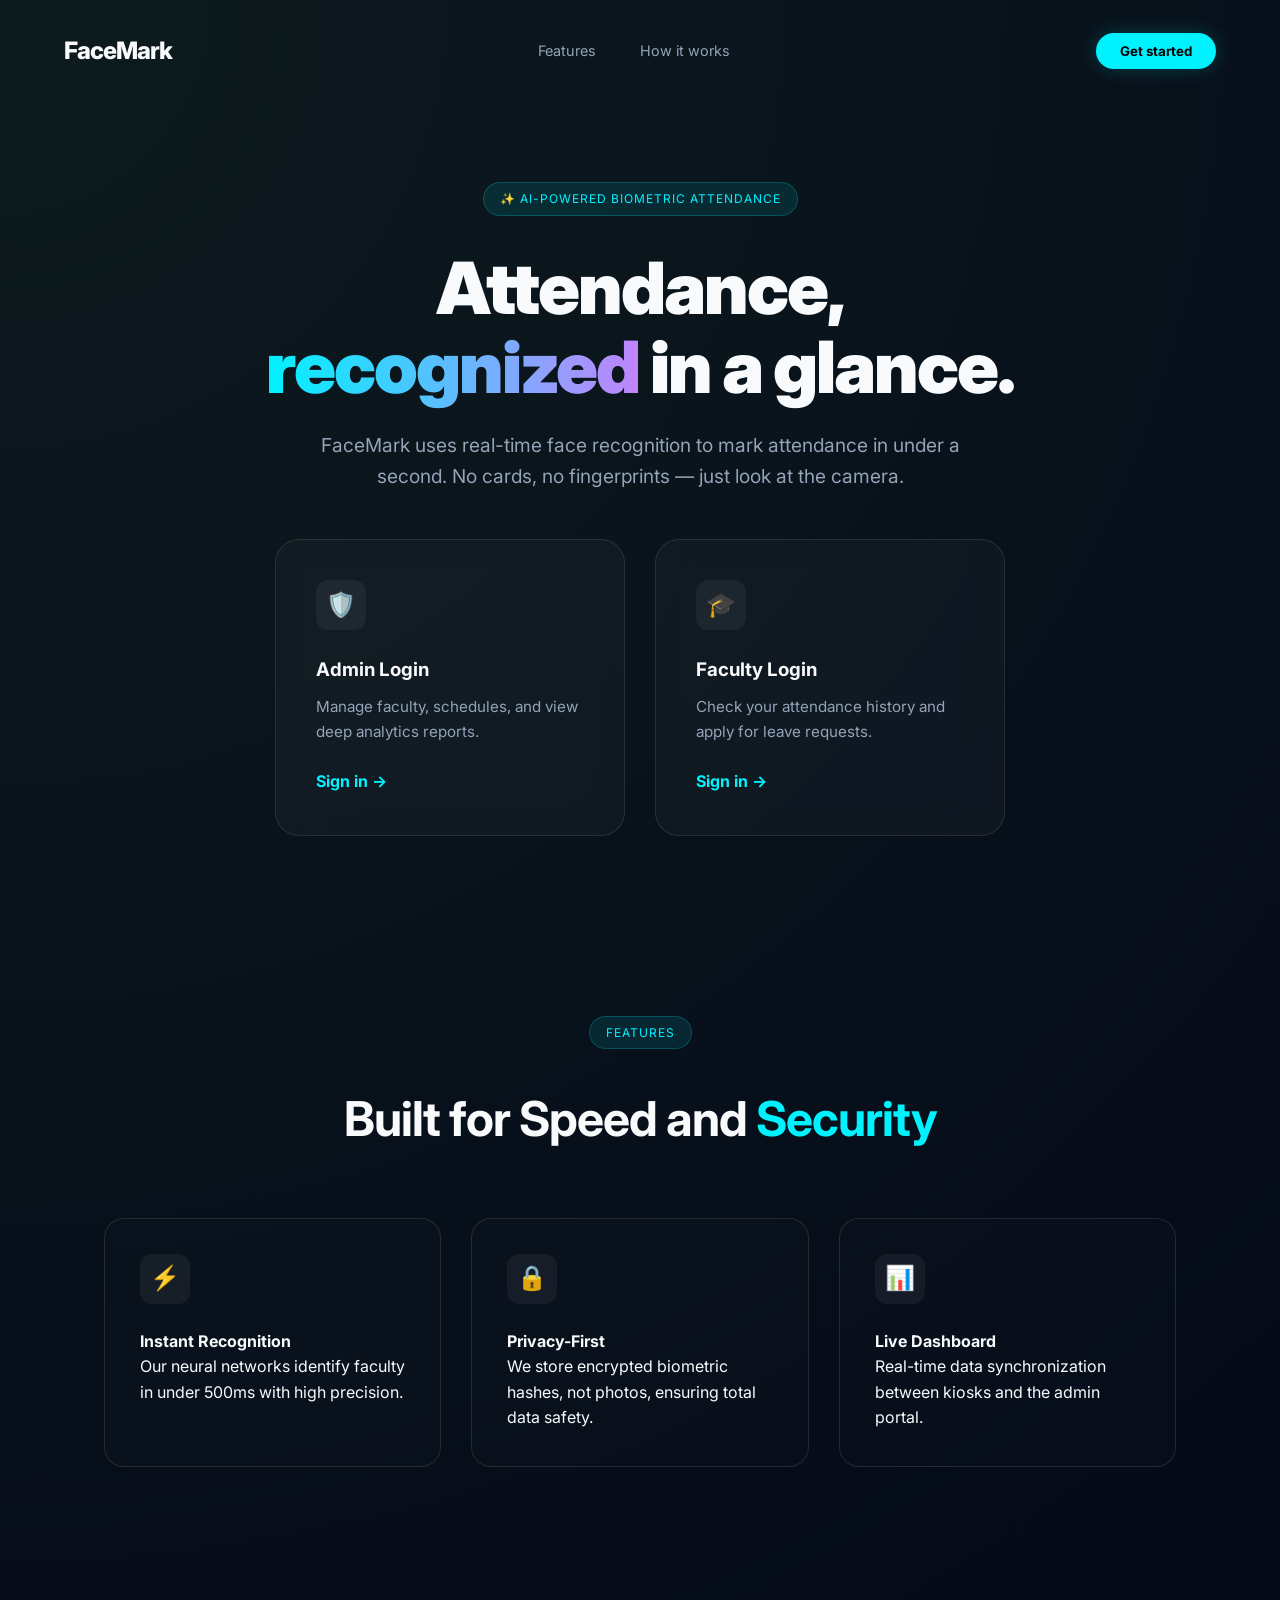
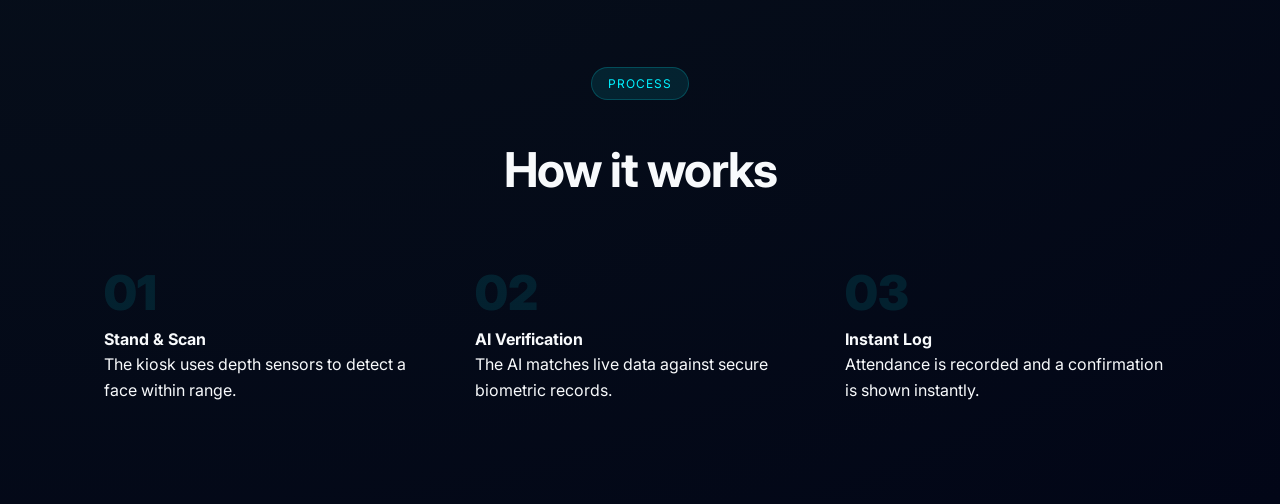
==== html/index.html @ a9f33627 "Edited Completely" ====
<!DOCTYPE html>
<html lang="en">
<head>
    <meta charset="UTF-8">
    <meta name="viewport" content="width=device-width, initial-scale=1.0">
    <title>FaceMark | Advanced Faculty Attendance</title>
    <link rel="stylesheet" href="../design/home.css">
    <link href="https://fonts.googleapis.com/css2?family=Inter:wght@400;600;800;900&display=swap" rel="stylesheet">
</head>
<body>

    <nav>
        <div class="logo">FaceMark</div>
        <div class="nav-links">
            <a href="#features">Features</a>
            <a href="#how-it-works">How it works</a>
        </div>
        <button class="btn-cta">Get started</button>
    </nav>

    <header class="hero">
        <div class="badge">✨ AI-powered biometric attendance</div>
        <h1>Attendance, <br><span>recognized</span> in a glance.</h1>
        <p class="subtitle">
            FaceMark uses real-time face recognition to mark attendance in under a second. 
            No cards, no fingerprints — just look at the camera.
        </p>

        <div class="card-row">
            <div class="login-card">
                <div class="icon-square">🛡️</div>
                <h3>Admin Login</h3>
                <p>Manage faculty, schedules, and view deep analytics reports.</p>
                <a href="adminlogin.html">Sign in &rarr;</a>
            </div>
            <div class="login-card">
                <div class="icon-square">🎓</div>
                <h3>Faculty Login</h3>
                <p>Check your attendance history and apply for leave requests.</p>
                <a href="userlogin.html">Sign in &rarr;</a>
            </div>
        </div>
    </header>

    <section id="features" class="features">
        <div class="section-header">
            <div class="badge">Features</div>
            <h2>Built for Speed and <span>Security</span></h2>
        </div>
        <div class="features-grid">
            <div class="f-item">
                <div class="icon-square">⚡</div>
                <h4>Instant Recognition</h4>
                <p>Our neural networks identify faculty in under 500ms with high precision.</p>
            </div>
            <div class="f-item">
                <div class="icon-square">🔒</div>
                <h4>Privacy-First</h4>
                <p>We store encrypted biometric hashes, not photos, ensuring total data safety.</p>
            </div>
            <div class="f-item">
                <div class="icon-square">📊</div>
                <h4>Live Dashboard</h4>
                <p>Real-time data synchronization between kiosks and the admin portal.</p>
            </div>
        </div>
    </section>

    <section id="how-it-works" class="how-it-works">
        <div class="section-header">
            <div class="badge">Process</div>
            <h2>How it works</h2>
        </div>
        <div class="step-container">
            <div class="step">
                <div class="step-num">01</div>
                <h4>Stand & Scan</h4>
                <p>The kiosk uses depth sensors to detect a face within range.</p>
            </div>
            <div class="step">
                <div class="step-num">02</div>
                <h4>AI Verification</h4>
                <p>The AI matches live data against secure biometric records.</p>
            </div>
            <div class="step">
                <div class="step-num">03</div>
                <h4>Instant Log</h4>
                <p>Attendance is recorded and a confirmation is shown instantly.</p>
            </div>
        </div>
    </section>

</body>
</html>
---- design/home.css ----
:root {
    --bg-dark: #020617;
    --accent-cyan: #00f2ff;
    --accent-purple: #c084fc;
    --text-main: #f8fafc;
    --text-muted: #94a3b8;
    --glass-bg: rgba(255, 255, 255, 0.03);
    --glass-border: rgba(255, 255, 255, 0.1);
}

* {
    margin: 0;
    padding: 0;
    box-sizing: border-box;
    font-family: 'Inter', sans-serif;
}

body {
    background: radial-gradient(circle at 0% 0%, #0d1b1e 0%, var(--bg-dark) 100%);
    color: var(--text-main);
    line-height: 1.6;
    scroll-behavior: smooth;
}

/* Navbar */
nav {
    display: flex;
    justify-content: space-between;
    align-items: center;
    padding: 2rem 5%;
    max-width: 1300px;
    margin: 0 auto;
}

.logo {
    font-size: 1.5rem;
    font-weight: 800;
    letter-spacing: -1px;
}

.nav-links a {
    color: var(--text-muted);
    text-decoration: none;
    margin: 0 20px;
    font-size: 0.9rem;
    transition: 0.3s;
}

.nav-links a:hover { color: var(--accent-cyan); }

.btn-cta {
    background: var(--accent-cyan);
    color: #000;
    padding: 10px 24px;
    border-radius: 50px;
    font-weight: 700;
    border: none;
    cursor: pointer;
    box-shadow: 0 0 20px rgba(0, 242, 255, 0.2);
}

/* Hero Section */
.hero {
    text-align: center;
    padding: 80px 5%;
    max-width: 1000px;
    margin: 0 auto;
}

.badge {
    display: inline-block;
    background: rgba(0, 242, 255, 0.1);
    border: 1px solid rgba(0, 242, 255, 0.2);
    padding: 6px 16px;
    border-radius: 50px;
    font-size: 0.75rem;
    color: var(--accent-cyan);
    text-transform: uppercase;
    letter-spacing: 1px;
    margin-bottom: 2rem;
}

h1 {
    font-size: clamp(2.5rem, 6vw, 4.5rem);
    font-weight: 900;
    line-height: 1.1;
    margin-bottom: 1.5rem;
    letter-spacing: -2px;
}

h1 span {
    background: linear-gradient(90deg, var(--accent-cyan), var(--accent-purple));
    -webkit-background-clip: text;
    -webkit-text-fill-color: transparent;
}

.subtitle {
    color: var(--text-muted);
    font-size: 1.2rem;
    max-width: 700px;
    margin: 0 auto 3rem;
}

/* Cards */
.card-row {
    display: flex;
    justify-content: center;
    gap: 30px;
    flex-wrap: wrap;
}

.login-card {
    background: var(--glass-bg);
    border: 1px solid var(--glass-border);
    backdrop-filter: blur(12px);
    padding: 40px;
    border-radius: 24px;
    width: 350px;
    text-align: left;
    transition: 0.4s;
}

.login-card:hover {
    transform: translateY(-10px);
    border-color: var(--accent-cyan);
    background: rgba(255, 255, 255, 0.05);
}

.icon-square {
    width: 50px;
    height: 50px;
    background: rgba(255,255,255,0.05);
    border-radius: 12px;
    display: flex;
    align-items: center;
    justify-content: center;
    margin-bottom: 25px;
    font-size: 1.5rem;
}

.login-card h3 { margin-bottom: 10px; }
.login-card p { color: var(--text-muted); margin-bottom: 25px; font-size: 0.95rem; }
.login-card a { color: var(--accent-cyan); text-decoration: none; font-weight: 700; }

/* Features & Steps */
.features, .how-it-works {
    padding: 100px 5%;
    max-width: 1200px;
    margin: 0 auto;
}

.section-header { text-align: center; margin-bottom: 60px; }
.section-header h2 { font-size: 3rem; letter-spacing: -1px; }
.section-header h2 span { color: var(--accent-cyan); }

.features-grid {
    display: grid;
    grid-template-columns: repeat(auto-fit, minmax(300px, 1fr));
    gap: 30px;
}

.f-item {
    padding: 35px;
    border-radius: 20px;
    border: 1px solid var(--glass-border);
    background: rgba(255, 255, 255, 0.01);
}

.step-container {
    display: flex;
    gap: 40px;
    flex-wrap: wrap;
}

.step { flex: 1; min-width: 250px; }
.step-num {
    font-size: 3rem;
    font-weight: 900;
    color: rgba(0, 242, 255, 0.1);
    line-height: 1;
    margin-bottom: 10px;
}
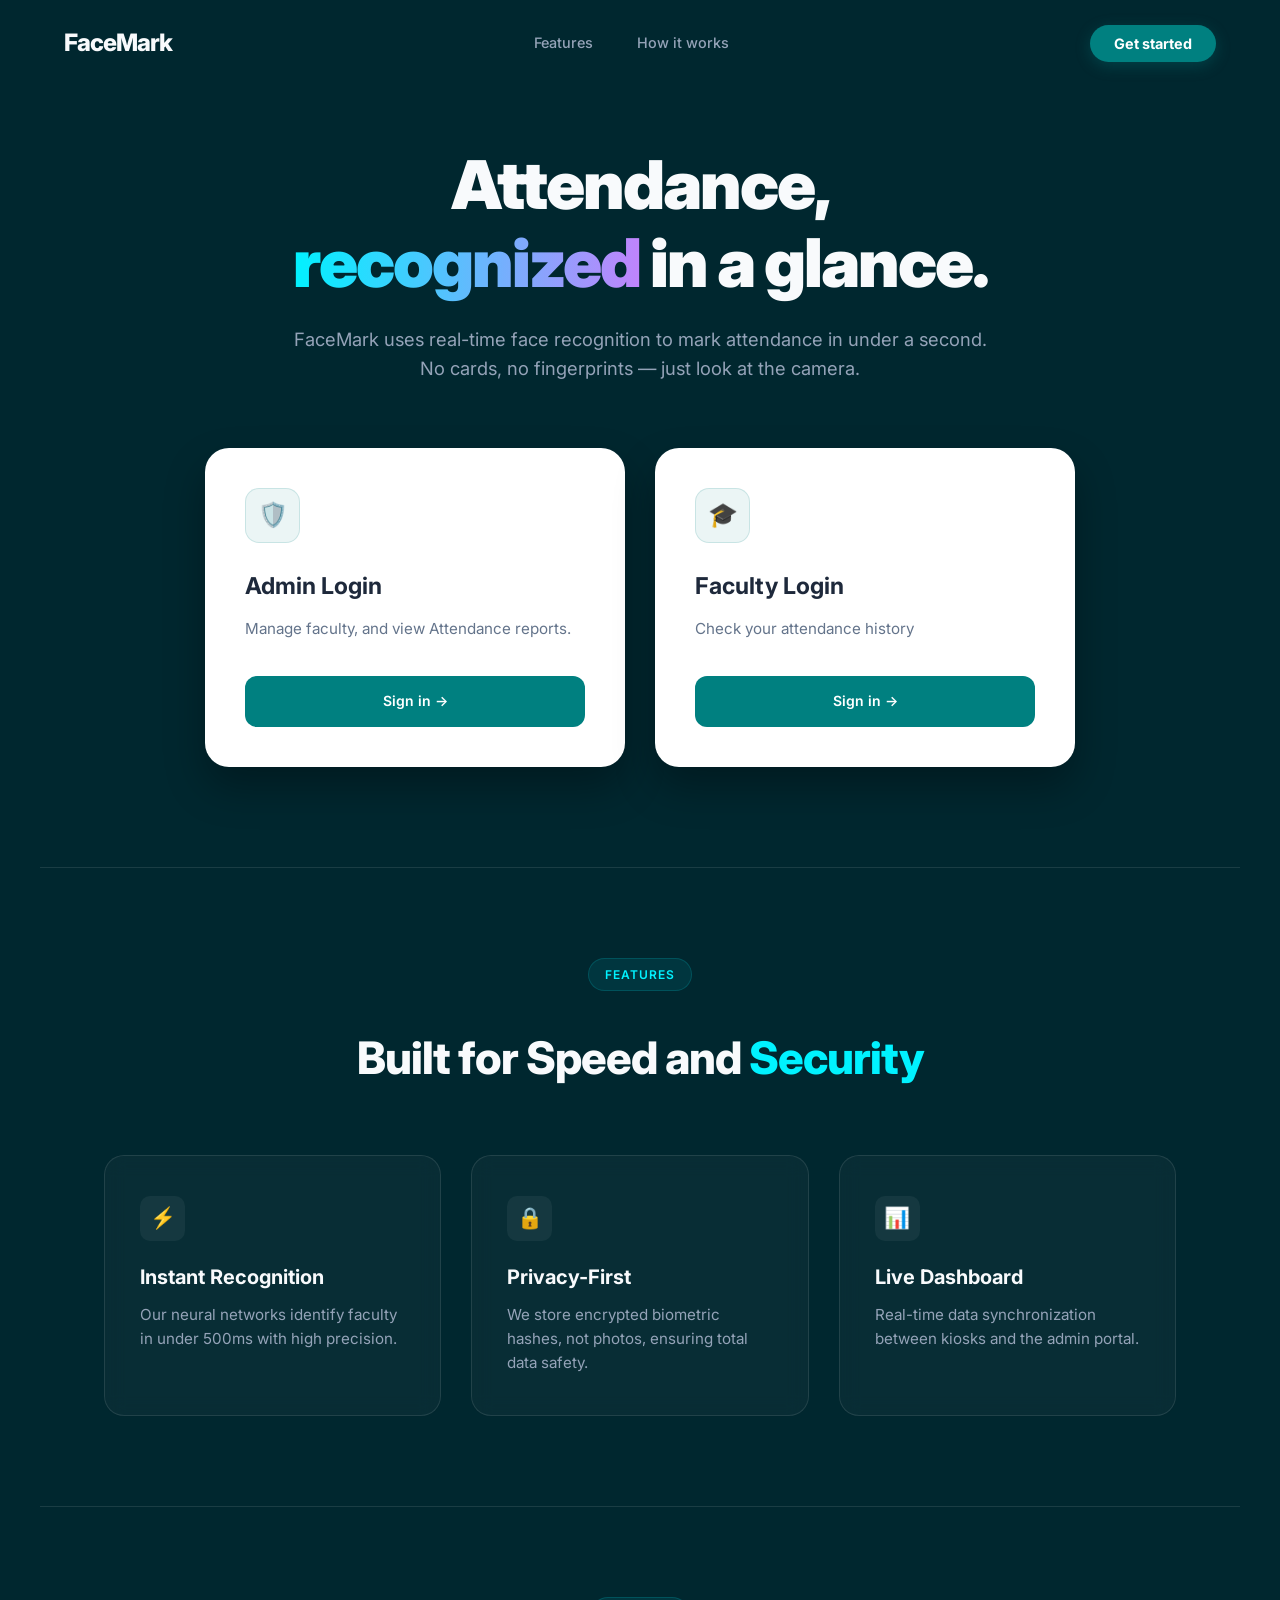
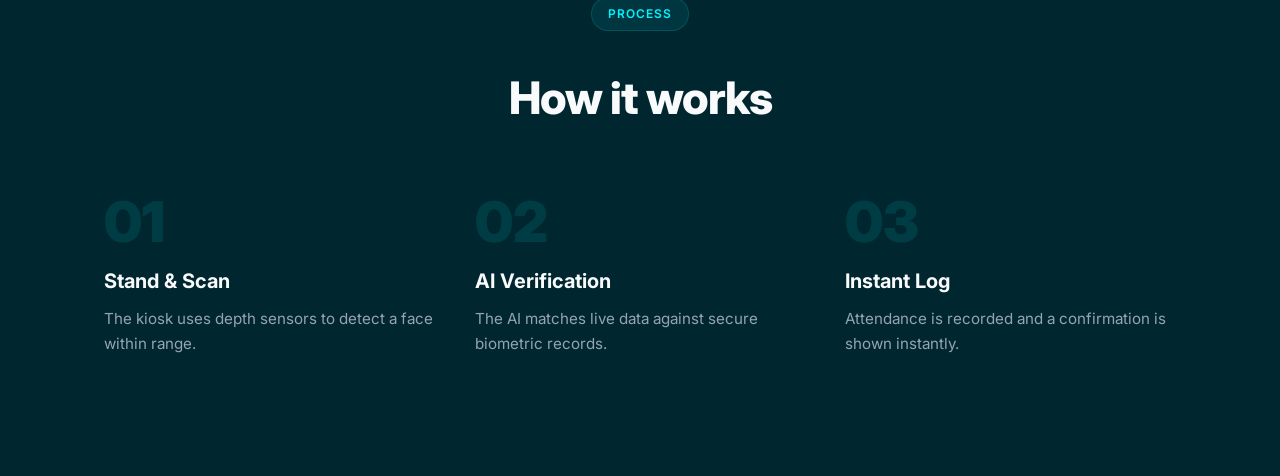
==== commit 9f89d951: "Updated" ====
--- a/html/index.html
+++ b/html/index.html
@@ -15,11 +15,11 @@
             <a href="#features">Features</a>
             <a href="#how-it-works">How it works</a>
         </div>
-        <button class="btn-cta">Get started</button>
+        <a href="#features"><button class="btn-cta">Get started</button></a>
     </nav>
 
     <header class="hero">
-        <div class="badge">✨ AI-powered biometric attendance</div>
+        
         <h1>Attendance, <br><span>recognized</span> in a glance.</h1>
         <p class="subtitle">
             FaceMark uses real-time face recognition to mark attendance in under a second. 
@@ -30,13 +30,13 @@
             <div class="login-card">
                 <div class="icon-square">🛡️</div>
                 <h3>Admin Login</h3>
-                <p>Manage faculty, schedules, and view deep analytics reports.</p>
+                <p>Manage faculty, and view Attendance reports.</p>
                 <a href="adminlogin.html">Sign in &rarr;</a>
             </div>
             <div class="login-card">
                 <div class="icon-square">🎓</div>
                 <h3>Faculty Login</h3>
-                <p>Check your attendance history and apply for leave requests.</p>
+                <p>Check your attendance history </p>
                 <a href="userlogin.html">Sign in &rarr;</a>
             </div>
         </div>
--- a/design/home.css
+++ b/design/home.css
@@ -1,13 +1,22 @@
+/* ==========================================================================
+   FACEMARK LIGHT/TEAL HYBRID MASTER LANDING STYLES
+   ========================================================================== */
+
 :root {
-    --bg-dark: #020617;
-    --accent-cyan: #00f2ff;
-    --accent-purple: #c084fc;
-    --text-main: #f8fafc;
-    --text-muted: #94a3b8;
+    /* Color Palette matched exactly to your dashboard sidebar and login elements */
+    --bg-dark: #00272f;         /* Precise deep dark teal background color */
+    --accent-cyan: #00f2ff;    /* Neon Cyan accent for labels/badges */
+    --accent-teal: #008080;    /* Master dashboard primary button / action teal */
+    --accent-purple: #c084fc;  /* Gradient purple highlight */
+    
+    --text-main: #f8fafc;      /* Crisp white text for dark canvas */
+    --text-muted: #94a3b8;     /* Secondary soft gray description text */
+    
     --glass-bg: rgba(255, 255, 255, 0.03);
     --glass-border: rgba(255, 255, 255, 0.1);
 }
 
+/* --- GLOBAL RESETS --- */
 * {
     margin: 0;
     padding: 0;
@@ -16,18 +25,19 @@
 }
 
 body {
-    background: radial-gradient(circle at 0% 0%, #0d1b1e 0%, var(--bg-dark) 100%);
+    background-color: var(--bg-dark);
     color: var(--text-main);
     line-height: 1.6;
     scroll-behavior: smooth;
-}
-
-/* Navbar */
+    overflow-x: hidden;
+}
+
+/* --- NAVIGATION BAR --- */
 nav {
     display: flex;
     justify-content: space-between;
     align-items: center;
-    padding: 2rem 5%;
+    padding: 1.5rem 5%;
     max-width: 1300px;
     margin: 0 auto;
 }
@@ -36,6 +46,7 @@
     font-size: 1.5rem;
     font-weight: 800;
     letter-spacing: -1px;
+    color: var(--text-main);
 }
 
 .nav-links a {
@@ -43,47 +54,58 @@
     text-decoration: none;
     margin: 0 20px;
     font-size: 0.9rem;
-    transition: 0.3s;
-}
-
-.nav-links a:hover { color: var(--accent-cyan); }
+    font-weight: 500;
+    transition: color 0.3s ease;
+}
+
+.nav-links a:hover {
+    color: var(--accent-cyan);
+}
 
 .btn-cta {
-    background: var(--accent-cyan);
-    color: #000;
+    background: var(--accent-teal);
+    color: #ffffff;
     padding: 10px 24px;
     border-radius: 50px;
     font-weight: 700;
     border: none;
     cursor: pointer;
-    box-shadow: 0 0 20px rgba(0, 242, 255, 0.2);
-}
-
-/* Hero Section */
+    font-size: 0.9rem;
+    box-shadow: 0 4px 15px rgba(0, 128, 128, 0.3);
+    transition: all 0.3s ease;
+}
+
+.btn-cta:hover {
+    background: #006666;
+    transform: translateY(-1px);
+}
+
+/* --- HERO SECTION --- */
 .hero {
     text-align: center;
-    padding: 80px 5%;
-    max-width: 1000px;
+    padding: 60px 5% 100px;
+    max-width: 1100px;
     margin: 0 auto;
 }
 
 .badge {
     display: inline-block;
-    background: rgba(0, 242, 255, 0.1);
-    border: 1px solid rgba(0, 242, 255, 0.2);
+    background: rgba(0, 242, 255, 0.08);
+    border: 1px solid rgba(0, 242, 255, 0.15);
     padding: 6px 16px;
     border-radius: 50px;
     font-size: 0.75rem;
     color: var(--accent-cyan);
     text-transform: uppercase;
     letter-spacing: 1px;
+    font-weight: 600;
     margin-bottom: 2rem;
 }
 
 h1 {
-    font-size: clamp(2.5rem, 6vw, 4.5rem);
+    font-size: clamp(2.5rem, 6vw, 4.2rem);
     font-weight: 900;
-    line-height: 1.1;
+    line-height: 1.15;
     margin-bottom: 1.5rem;
     letter-spacing: -2px;
 }
@@ -96,62 +118,111 @@
 
 .subtitle {
     color: var(--text-muted);
-    font-size: 1.2rem;
+    font-size: 1.15rem;
     max-width: 700px;
-    margin: 0 auto 3rem;
-}
-
-/* Cards */
+    margin: 0 auto 4rem;
+}
+
+/* --- SIDE-BY-SIDE ACCESS PORTAL CARDS --- */
 .card-row {
     display: flex;
     justify-content: center;
+    align-items: stretch;        /* Ensures cards stay matching heights */
     gap: 30px;
-    flex-wrap: wrap;
+    flex-wrap: wrap;             /* Drops gracefully side-by-side on mobile screens */
+    max-width: 900px;
+    margin: 0 auto;
+    width: 100%;
 }
 
 .login-card {
-    background: var(--glass-bg);
-    border: 1px solid var(--glass-border);
-    backdrop-filter: blur(12px);
+    background: #ffffff;         /* Pure crisp white card matching requested form snippet */
+    border: none;
     padding: 40px;
     border-radius: 24px;
-    width: 350px;
+    flex: 1;                     /* Dynamically shares equal width row space */
+    min-width: 300px;            /* Avoids compressing on tight viewports */
+    max-width: 420px;
     text-align: left;
-    transition: 0.4s;
+    box-shadow: 0 20px 40px rgba(0, 0, 0, 0.3);
+    display: flex;
+    flex-direction: column;      /* Pushes anchor links uniformly to card bottoms */
+    transition: all 0.3s cubic-bezier(0.4, 0, 0.2, 1);
 }
 
 .login-card:hover {
-    transform: translateY(-10px);
-    border-color: var(--accent-cyan);
-    background: rgba(255, 255, 255, 0.05);
-}
-
-.icon-square {
-    width: 50px;
-    height: 50px;
-    background: rgba(255,255,255,0.05);
-    border-radius: 12px;
+    transform: translateY(-8px);
+    box-shadow: 0 28px 50px rgba(0, 0, 0, 0.45);
+}
+
+.login-card .icon-square {
+    width: 55px;
+    height: 55px;
+    background: rgba(0, 128, 128, 0.08); /* Clean brand-integrated backing */
+    border: 1px solid rgba(0, 128, 128, 0.15);
+    border-radius: 14px;
     display: flex;
     align-items: center;
     justify-content: center;
     margin-bottom: 25px;
     font-size: 1.5rem;
-}
-
-.login-card h3 { margin-bottom: 10px; }
-.login-card p { color: var(--text-muted); margin-bottom: 25px; font-size: 0.95rem; }
-.login-card a { color: var(--accent-cyan); text-decoration: none; font-weight: 700; }
-
-/* Features & Steps */
-.features, .how-it-works {
-    padding: 100px 5%;
+    color: var(--accent-teal);
+}
+
+.login-card h3 { 
+    margin-bottom: 12px; 
+    font-size: 1.45rem;
+    font-weight: 700;
+    color: #1e293b;             /* Deep slate text for inner card text readability */
+}
+
+.login-card p { 
+    color: #64748b;             /* Secondary text gray layer */
+    margin-bottom: 35px; 
+    font-size: 0.95rem;
+    flex-grow: 1;               /* Makes descriptions take up remaining layout height */
+}
+
+.login-card a { 
+    display: inline-block;
+    width: 100%;
+    text-align: center;
+    background: var(--accent-teal); /* Dark teal button background */
+    color: #ffffff; 
+    text-decoration: none; 
+    font-weight: 600; 
+    font-size: 14px;
+    padding: 14px;              /* Exact comfortable padding height */
+    border-radius: 12px;
+    transition: background 0.2s ease;
+}
+
+.login-card a:hover {
+    background: #006666;        /* Subtle deep click state overlay */
+}
+
+/* --- SYSTEM FEATURES SECTION --- */
+.features {
+    padding: 90px 5%;
     max-width: 1200px;
     margin: 0 auto;
-}
-
-.section-header { text-align: center; margin-bottom: 60px; }
-.section-header h2 { font-size: 3rem; letter-spacing: -1px; }
-.section-header h2 span { color: var(--accent-cyan); }
+    border-top: 1px solid var(--glass-border);
+}
+
+.section-header { 
+    text-align: center; 
+    margin-bottom: 60px; 
+}
+
+.section-header h2 { 
+    font-size: 2.8rem; 
+    font-weight: 800;
+    letter-spacing: -1px; 
+}
+
+.section-header h2 span { 
+    color: var(--accent-cyan); 
+}
 
 .features-grid {
     display: grid;
@@ -160,10 +231,47 @@
 }
 
 .f-item {
-    padding: 35px;
+    padding: 40px 35px;
     border-radius: 20px;
     border: 1px solid var(--glass-border);
-    background: rgba(255, 255, 255, 0.01);
+    background: var(--glass-bg);
+    backdrop-filter: blur(10px);
+    transition: border-color 0.3s ease;
+}
+
+.f-item:hover {
+    border-color: rgba(0, 242, 255, 0.3);
+}
+
+.f-item .icon-square {
+    width: 45px;
+    height: 45px;
+    background: rgba(255, 255, 255, 0.05);
+    border-radius: 10px;
+    display: flex;
+    align-items: center;
+    justify-content: center;
+    font-size: 1.3rem;
+    margin-bottom: 20px;
+}
+
+.f-item h4 {
+    font-size: 1.25rem;
+    font-weight: 700;
+    margin-bottom: 10px;
+}
+
+.f-item p {
+    color: var(--text-muted);
+    font-size: 0.95rem;
+}
+
+/* --- PROCESS / HOW IT WORKS SECTION --- */
+.how-it-works {
+    padding: 90px 5% 120px;
+    max-width: 1200px;
+    margin: 0 auto;
+    border-top: 1px solid var(--glass-border);
 }
 
 .step-container {
@@ -172,11 +280,26 @@
     flex-wrap: wrap;
 }
 
-.step { flex: 1; min-width: 250px; }
+.step { 
+    flex: 1; 
+    min-width: 260px; 
+}
+
 .step-num {
-    font-size: 3rem;
+    font-size: 3.5rem;
     font-weight: 900;
     color: rgba(0, 242, 255, 0.1);
     line-height: 1;
+    margin-bottom: 15px;
+}
+
+.step h4 {
+    font-size: 1.25rem;
+    font-weight: 700;
     margin-bottom: 10px;
+}
+
+.step p {
+    color: var(--text-muted);
+    font-size: 0.95rem;
 }
